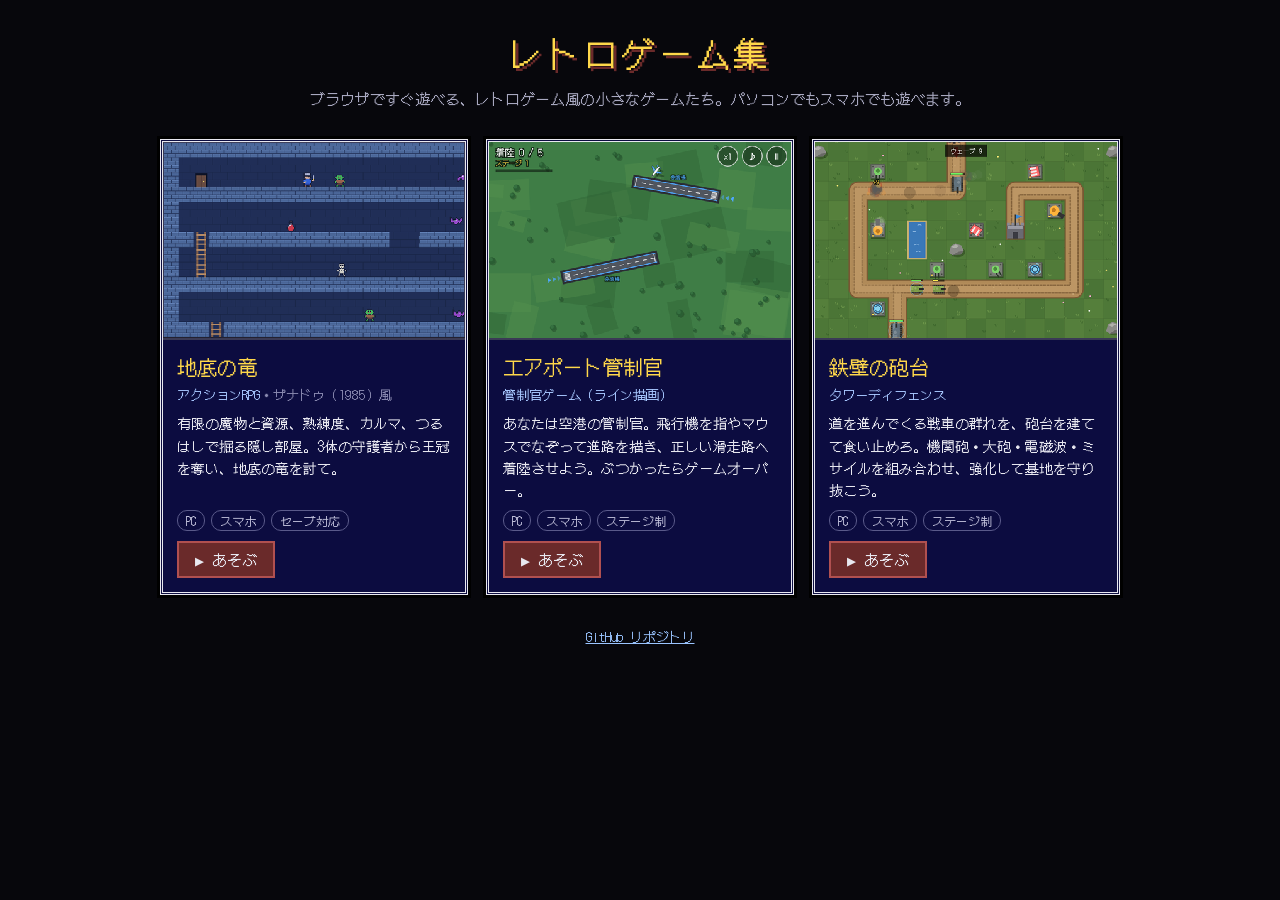
==== index.html @ efd2ce3d "鉄壁の砲台: 戦車を砲台で迎え撃つタワーディフェンスを追加 - 機関砲・大砲・電磁波・ミサイルの4種の砲台（Lv3まで強化・売却可） - 偵察車・軽戦車・重戦車・超重戦車。装甲で1発ごとの威力が減る " ====
<!DOCTYPE html>
<html lang="ja">
<head>
<meta charset="utf-8">
<meta name="viewport" content="width=device-width, initial-scale=1, viewport-fit=cover">
<meta name="theme-color" content="#07070c">
<title>レトロゲーム集</title>
<link rel="preconnect" href="https://fonts.googleapis.com">
<link href="https://fonts.googleapis.com/css2?family=DotGothic16&display=swap" rel="stylesheet">
<link rel="stylesheet" href="portal.css?v=2">
</head>
<body>
<header>
  <h1>レトロゲーム集</h1>
  <p>ブラウザですぐ遊べる、レトロゲーム風の小さなゲームたち。パソコンでもスマホでも遊べます。</p>
</header>
<main id="games">
  <noscript>
    <ul>
      <li><a href="underground-dragon/index.html">地底の竜</a></li>
      <li><a href="airport-controller/index.html">エアポート管制官</a></li>
      <li><a href="tank-defense/index.html">鉄壁の砲台</a></li>
    </ul>
  </noscript>
</main>
<footer>
  <a href="https://github.com/mo-kazuya/MyGame">GitHub リポジトリ</a>
</footer>
<script src="games.js?v=4"></script>
<script>
  // games.js の一覧からカードを作る
  (function () {
    const esc = s => String(s).replace(/[&<>"']/g, c => ({ '&': '&amp;', '<': '&lt;', '>': '&gt;', '"': '&quot;', "'": '&#39;' }[c]));
    document.getElementById('games').innerHTML = GAMES.map(g => {
      const href = `${g.dir}/index.html`;
      return `<a class="card" href="${esc(href)}">
        <div class="thumb">${g.thumb ? `<img src="${esc(g.dir + '/' + g.thumb)}" alt="" loading="lazy">` : `<span>${esc(g.title)}</span>`}</div>
        <div class="body">
          <h2>${esc(g.title)}</h2>
          <p class="genre">${esc(g.genre)}${g.inspired ? `<span>・${esc(g.inspired)}風</span>` : ''}</p>
          <p class="desc">${esc(g.desc)}</p>
          <p class="tags">${(g.tags || []).map(t => `<span>${esc(t)}</span>`).join('')}</p>
          <span class="play">▶ あそぶ</span>
        </div>
      </a>`;
    }).join('');
  })();
</script>
</body>
</html>
---- portal.css ----
* { box-sizing: border-box; }
body {
  margin: 0;
  background: #07070c;
  color: #e8e8f0;
  font-family: 'DotGothic16', 'MS Gothic', monospace;
  padding: 0 16px env(safe-area-inset-bottom);
}
header, main, footer { max-width: 960px; margin: 0 auto; }
header { padding: 28px 0 8px; text-align: center; }
header h1 { margin: 0; font-size: 34px; font-weight: normal; color: #ffd84a; letter-spacing: 0.1em; text-shadow: 3px 3px 0 #6a2a2a; }
header p { margin: 10px 0 0; color: #a8a8c0; font-size: 15px; line-height: 1.6; }

main {
  display: flex; flex-wrap: wrap; justify-content: center; gap: 18px; padding: 20px 0;
}
.card {
  flex: 1 1 280px; max-width: 360px;
  display: flex; flex-direction: column;
  background: #0c0c40; border: 3px double #e8e8f0; box-shadow: 0 0 0 3px #000;
  color: inherit; text-decoration: none;
  transition: transform 0.1s, border-color 0.1s;
}
.card:hover, .card:focus-visible { transform: translateY(-3px); border-color: #ffd84a; outline: none; }
.thumb { aspect-ratio: 640 / 416; background: #000; border-bottom: 2px solid #3a3a55; display: flex; align-items: center; justify-content: center; }
.thumb img { width: 100%; height: 100%; object-fit: cover; image-rendering: pixelated; display: block; }
.thumb span { color: #ffd84a; font-size: 20px; padding: 12px; text-align: center; }
.body { padding: 12px 14px 14px; display: flex; flex-direction: column; flex: 1; }
.body h2 { margin: 0; font-size: 20px; font-weight: normal; color: #ffd84a; }
.genre { margin: 4px 0 0; font-size: 13px; color: #a8c8ff; }
.genre span { color: #8a8ab0; }
.desc { margin: 8px 0; font-size: 14px; line-height: 1.6; flex: 1; }
.tags { margin: 0 0 10px; display: flex; flex-wrap: wrap; gap: 6px; }
.tags span { font-size: 12px; padding: 1px 8px; border: 1px solid #5a5a8a; border-radius: 10px; color: #c8c8e0; }
.play { align-self: flex-start; padding: 6px 16px; background: #6a2a2a; border: 2px solid #b05050; font-size: 15px; }
.card:hover .play { background: #8a3a3a; }

noscript a { color: #9ac4ff; }
footer { padding: 12px 0 28px; text-align: center; font-size: 13px; }
footer a { color: #9ac4ff; }
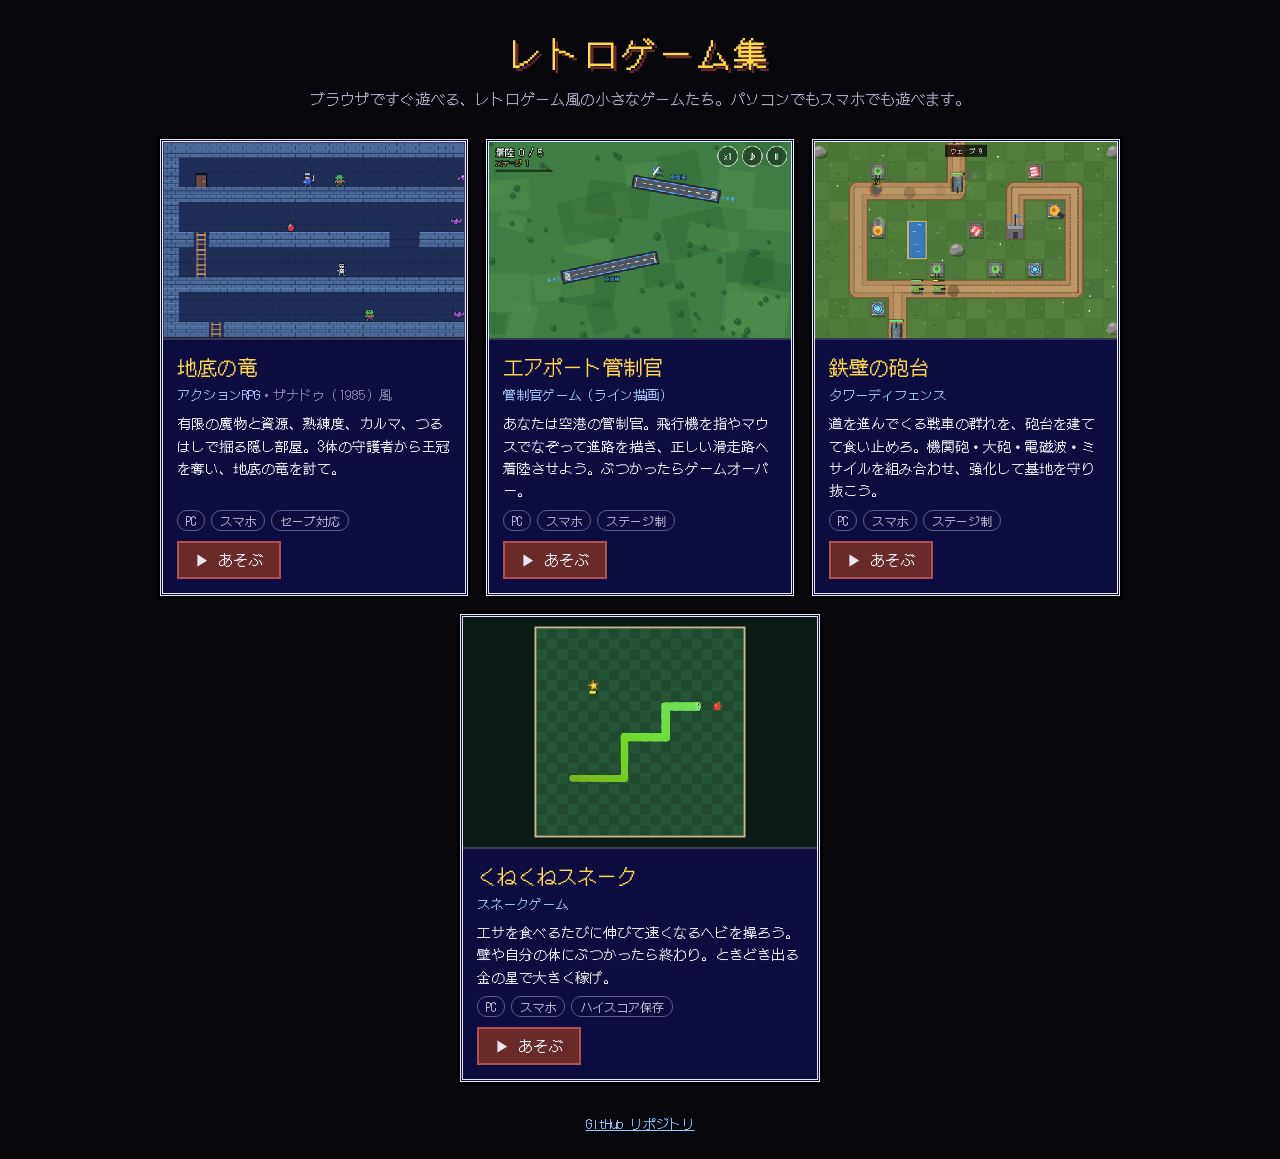
==== commit 4474181a: "くねくねスネーク: エサを食べて伸びるヘビを操るスネークゲームを追加 - スピード3段階・壁あり/通りぬけ・ひろば/岩場の設定と、組み合わせごとのハイスコア保存 - 5個ごとに出る金の星（早く取るほど" ====
--- a/index.html
+++ b/index.html
@@ -20,13 +20,14 @@
       <li><a href="underground-dragon/index.html">地底の竜</a></li>
       <li><a href="airport-controller/index.html">エアポート管制官</a></li>
       <li><a href="tank-defense/index.html">鉄壁の砲台</a></li>
+      <li><a href="snake/index.html">くねくねスネーク</a></li>
     </ul>
   </noscript>
 </main>
 <footer>
   <a href="https://github.com/mo-kazuya/MyGame">GitHub リポジトリ</a>
 </footer>
-<script src="games.js?v=4"></script>
+<script src="games.js?v=5"></script>
 <script>
   // games.js の一覧からカードを作る
   (function () {
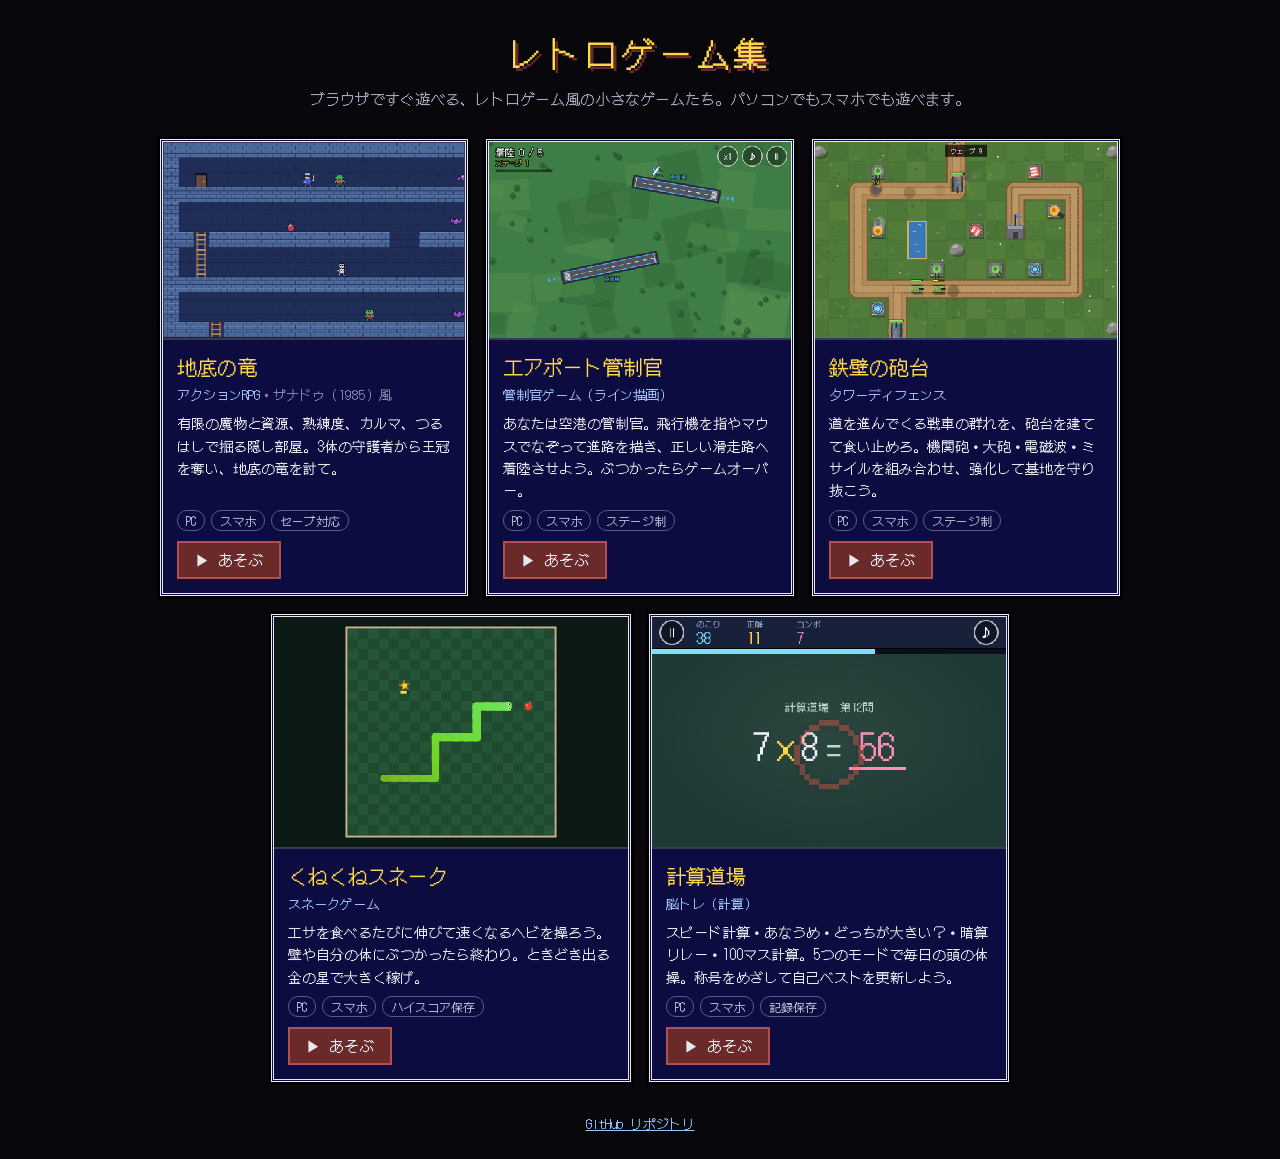
==== commit 96c7b2ad: "計算道場: 計算力を鍛える脳トレゲームを追加 スピード計算・あなうめ計算・どっちが大きい？・暗算リレー・100マス計算の 5モード。難しさ3段階、称号、自己ベスト・連続日数の保存、まちがえた問題の見直" ====
--- a/index.html
+++ b/index.html
@@ -21,13 +21,14 @@
       <li><a href="airport-controller/index.html">エアポート管制官</a></li>
       <li><a href="tank-defense/index.html">鉄壁の砲台</a></li>
       <li><a href="snake/index.html">くねくねスネーク</a></li>
+      <li><a href="brain-calc/index.html">計算道場</a></li>
     </ul>
   </noscript>
 </main>
 <footer>
   <a href="https://github.com/mo-kazuya/MyGame">GitHub リポジトリ</a>
 </footer>
-<script src="games.js?v=5"></script>
+<script src="games.js?v=6"></script>
 <script>
   // games.js の一覧からカードを作る
   (function () {
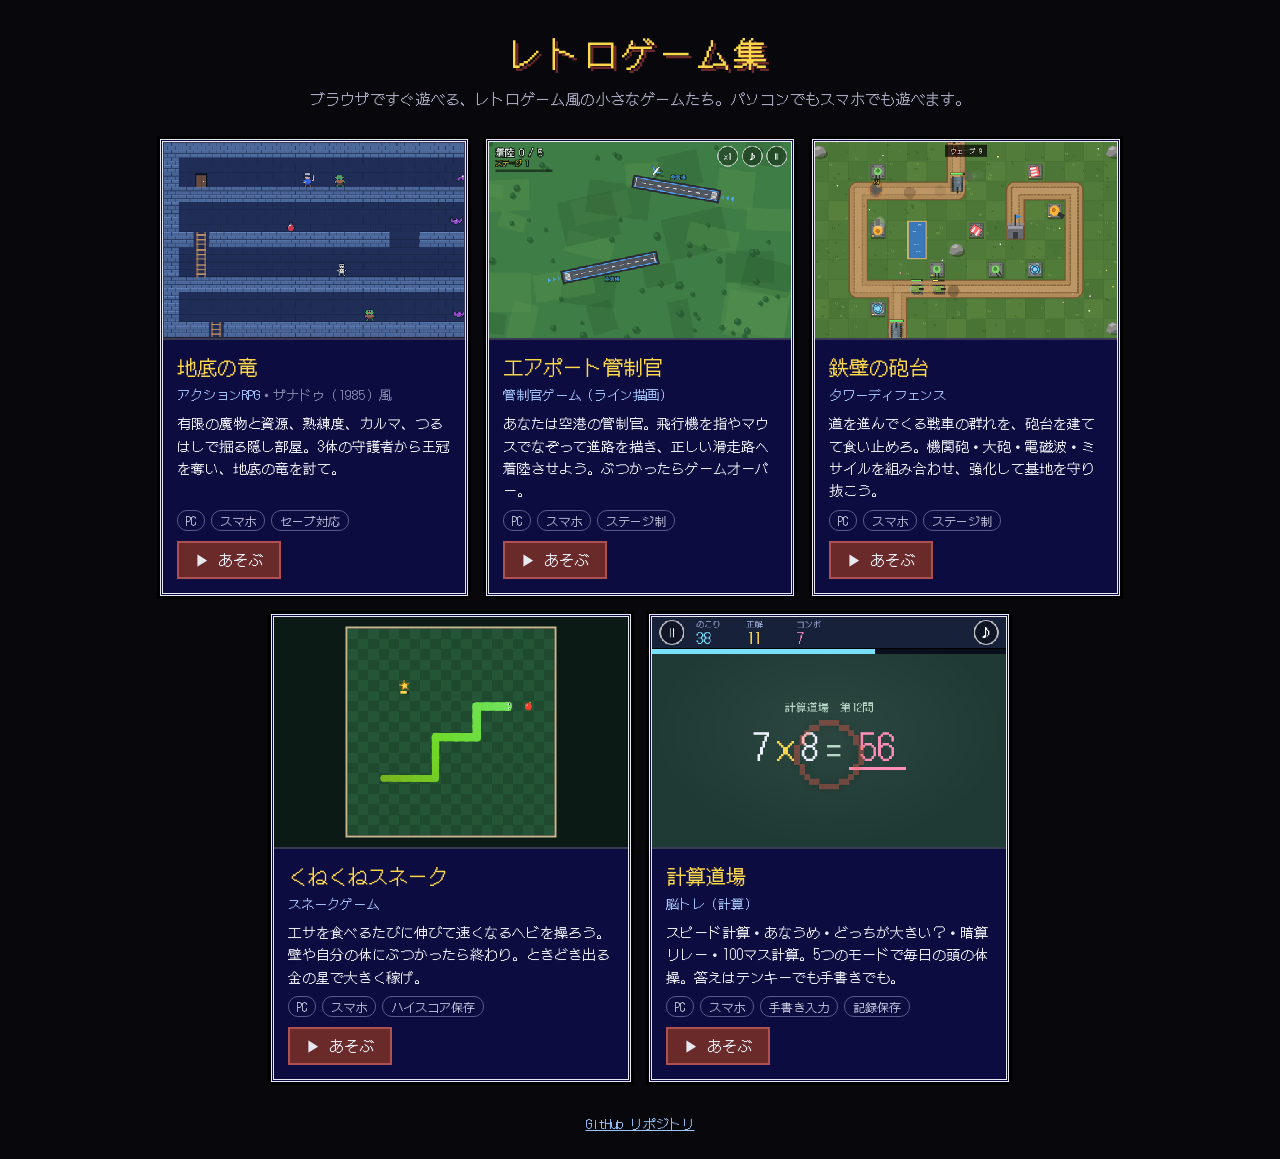
==== commit 8f92c5b5: "計算道場: 答えを手書きで入力できるように（別ブランチで試作） タイトル画面の「答えの入力」で手書きを選ぶと、テンキーのかわりに手書きの枠が出る。 書いた線を28×28の画像にして小さなCNNで0〜9" ====
--- a/index.html
+++ b/index.html
@@ -28,7 +28,7 @@
 <footer>
   <a href="https://github.com/mo-kazuya/MyGame">GitHub リポジトリ</a>
 </footer>
-<script src="games.js?v=6"></script>
+<script src="games.js?v=7"></script>
 <script>
   // games.js の一覧からカードを作る
   (function () {
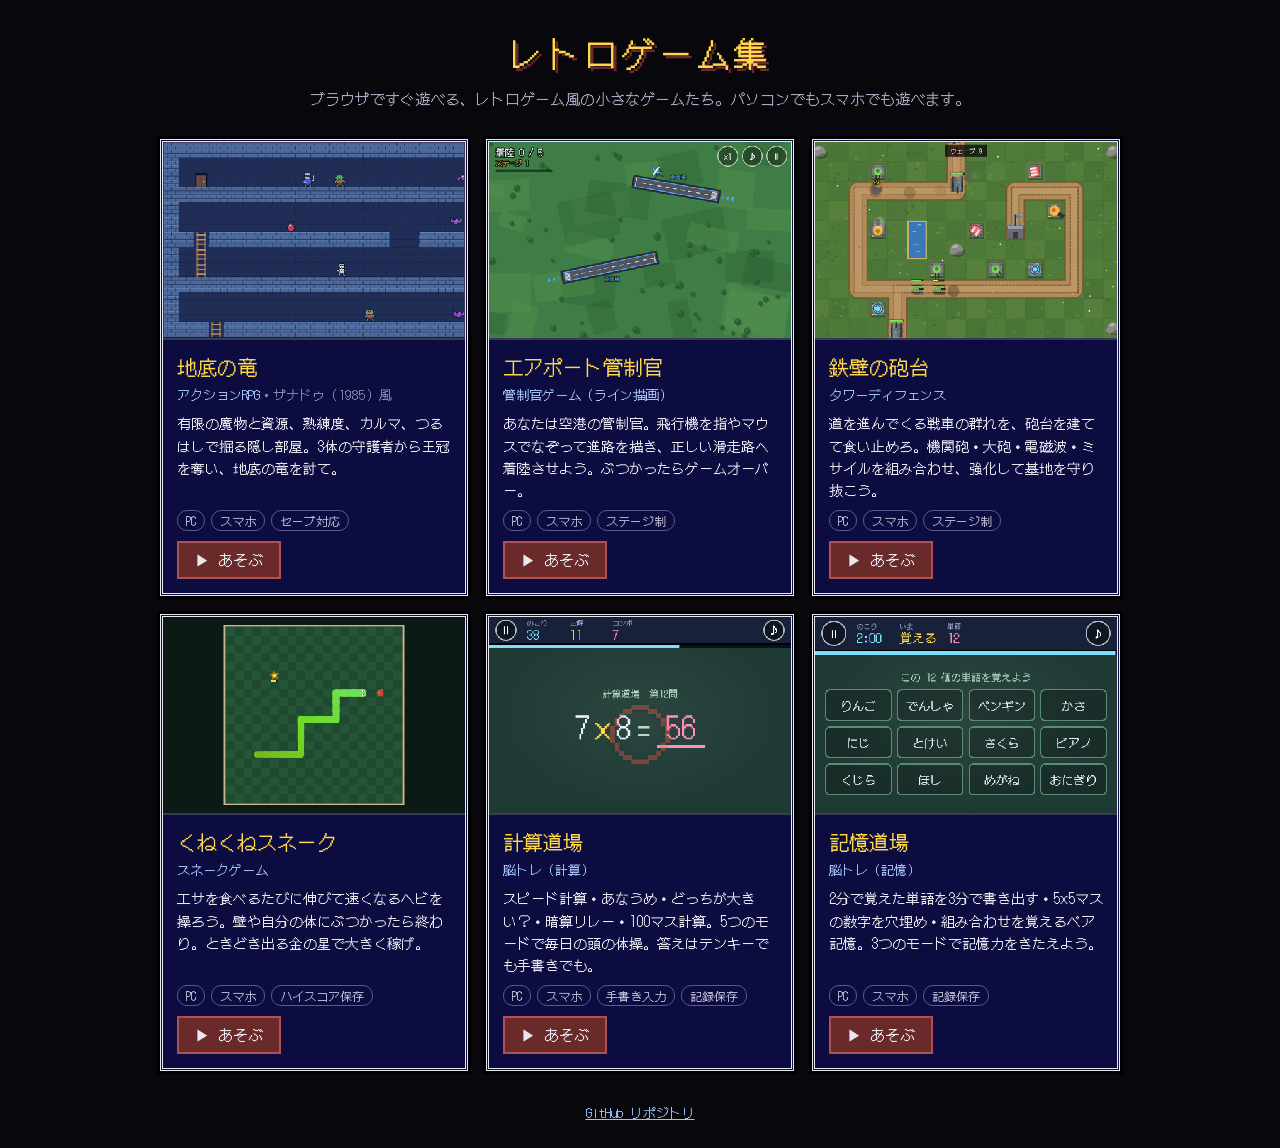
==== commit 4a15fe06: "記憶道場: 記憶力を鍛える脳トレゲームを追加 単語おぼえ書き（2分で覚えて3分で書き出す）・数字マス記憶（3×3〜5×5の穴埋め）・ ペア記憶（組み合わせを覚えて4択）の3モード。難しさ3段階、自己ベ" ====
--- a/index.html
+++ b/index.html
@@ -22,13 +22,14 @@
       <li><a href="tank-defense/index.html">鉄壁の砲台</a></li>
       <li><a href="snake/index.html">くねくねスネーク</a></li>
       <li><a href="brain-calc/index.html">計算道場</a></li>
+      <li><a href="brain-memory/index.html">記憶道場</a></li>
     </ul>
   </noscript>
 </main>
 <footer>
   <a href="https://github.com/mo-kazuya/MyGame">GitHub リポジトリ</a>
 </footer>
-<script src="games.js?v=7"></script>
+<script src="games.js?v=8"></script>
 <script>
   // games.js の一覧からカードを作る
   (function () {
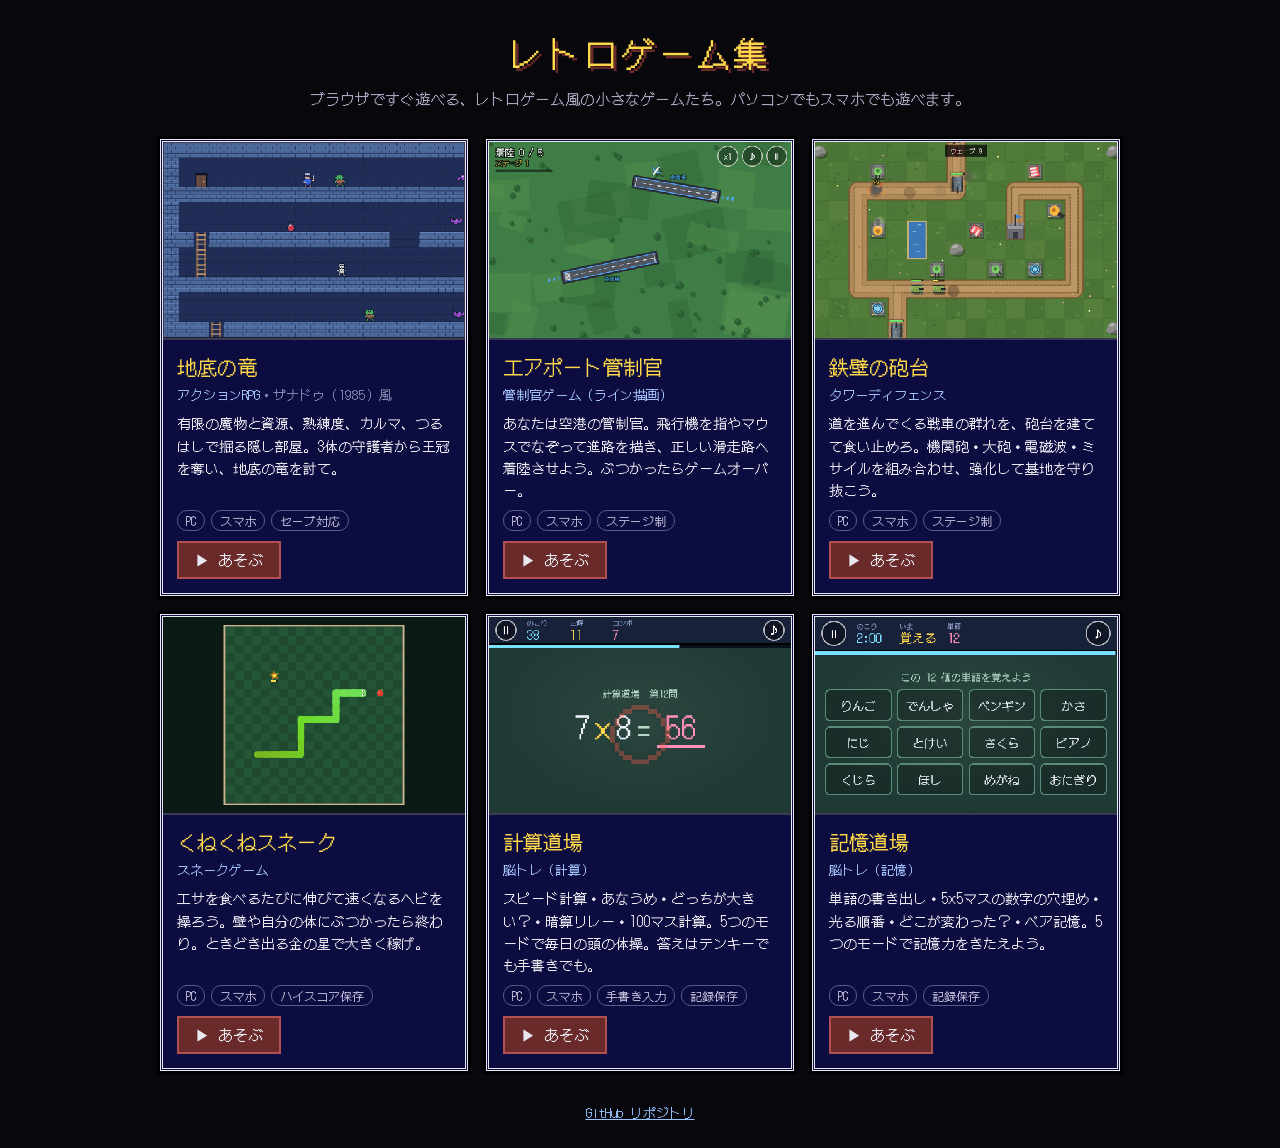
==== commit c37c6159: "記憶道場: 順番記憶・なにが変わった？の2モードを追加 順番記憶：光ったマスの順番を覚えてタップ。成功で1つ長くなる（むずかしいは逆順）。 なにが変わった？：絵の配置を覚え、増えた・消えた・入れ替わっ" ====
--- a/index.html
+++ b/index.html
@@ -29,7 +29,7 @@
 <footer>
   <a href="https://github.com/mo-kazuya/MyGame">GitHub リポジトリ</a>
 </footer>
-<script src="games.js?v=8"></script>
+<script src="games.js?v=9"></script>
 <script>
   // games.js の一覧からカードを作る
   (function () {
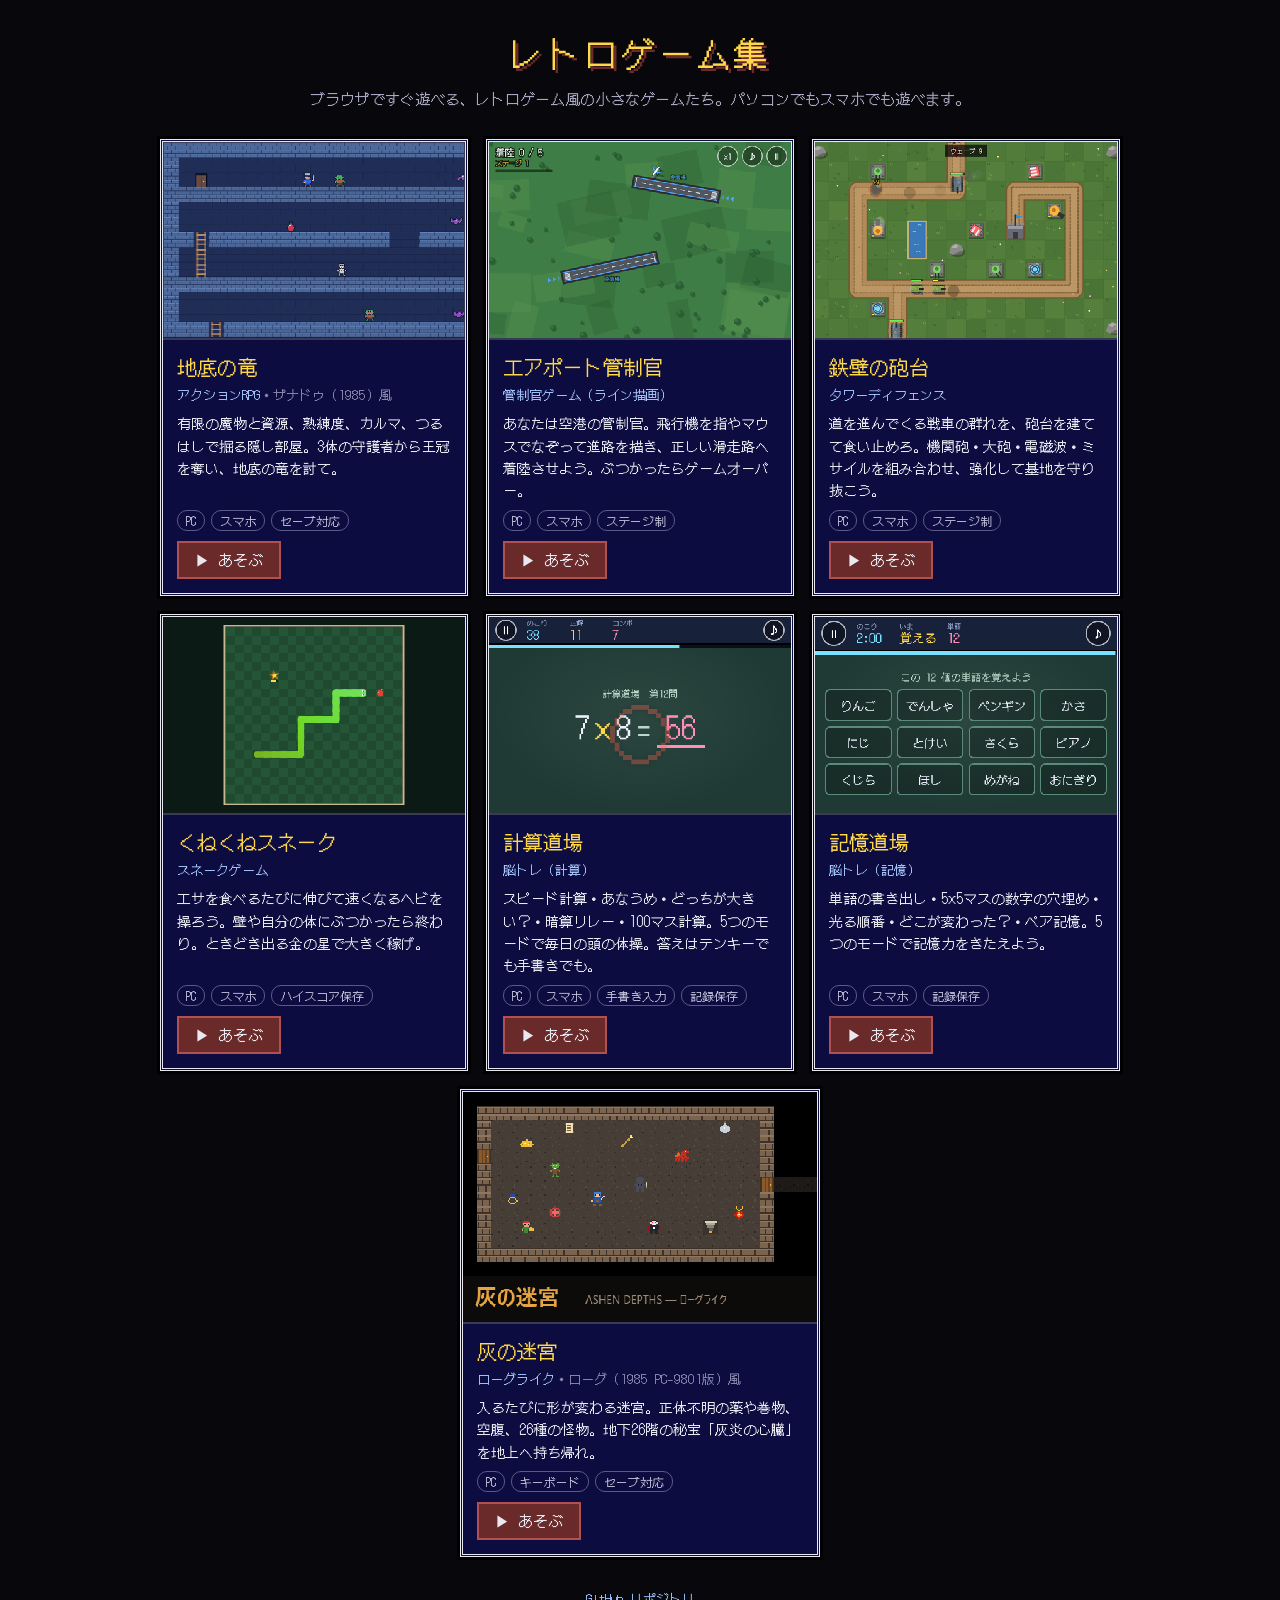
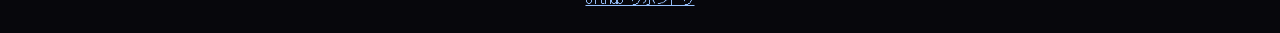
==== commit 1f4963fa: "灰の迷宮: ローグ風のローグライクを追加 PC-9801版『ローグ』のルール（ランダム迷宮・満腹度・未識別アイテム・ 薬/巻物/指輪/杖・26種の怪物と特殊能力・罠・地下26階の秘宝を持ち帰る）を 1" ====
--- a/index.html
+++ b/index.html
@@ -29,7 +29,7 @@
 <footer>
   <a href="https://github.com/mo-kazuya/MyGame">GitHub リポジトリ</a>
 </footer>
-<script src="games.js?v=9"></script>
+<script src="games.js?v=10"></script>
 <script>
   // games.js の一覧からカードを作る
   (function () {
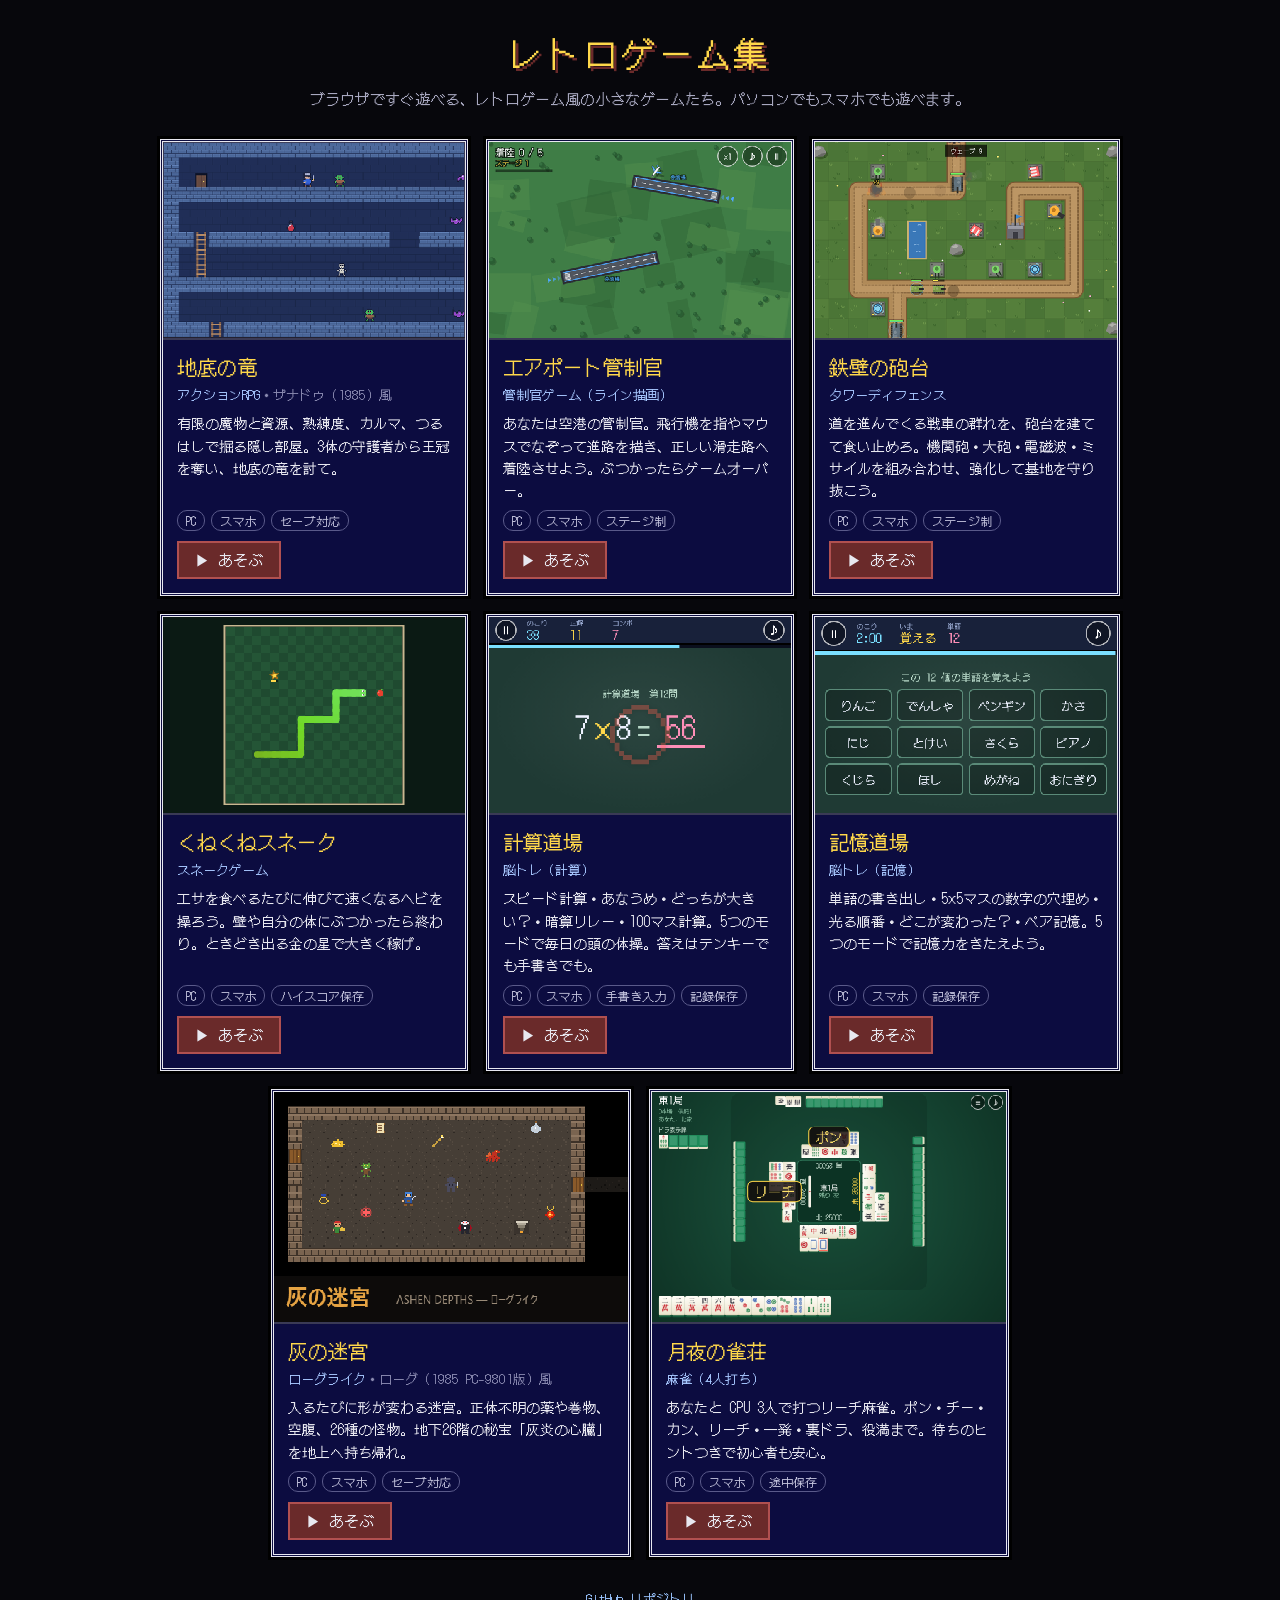
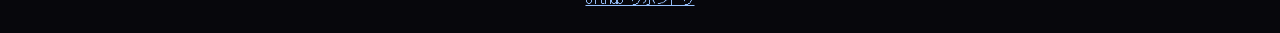
==== commit 6c6857c5: "月夜の雀荘: 4人打ちのリーチ麻雀を追加 あなた + CPU 3人で打つリーチ麻雀。ポン・チー・カン、リーチ・一発・ 裏ドラ・赤ドラ、1翻〜役満の役と符計算、フリテン、ノーテン罰符、 東風戦/半荘戦。" ====
--- a/index.html
+++ b/index.html
@@ -29,7 +29,7 @@
 <footer>
   <a href="https://github.com/mo-kazuya/MyGame">GitHub リポジトリ</a>
 </footer>
-<script src="games.js?v=10"></script>
+<script src="games.js?v=11"></script>
 <script>
   // games.js の一覧からカードを作る
   (function () {
